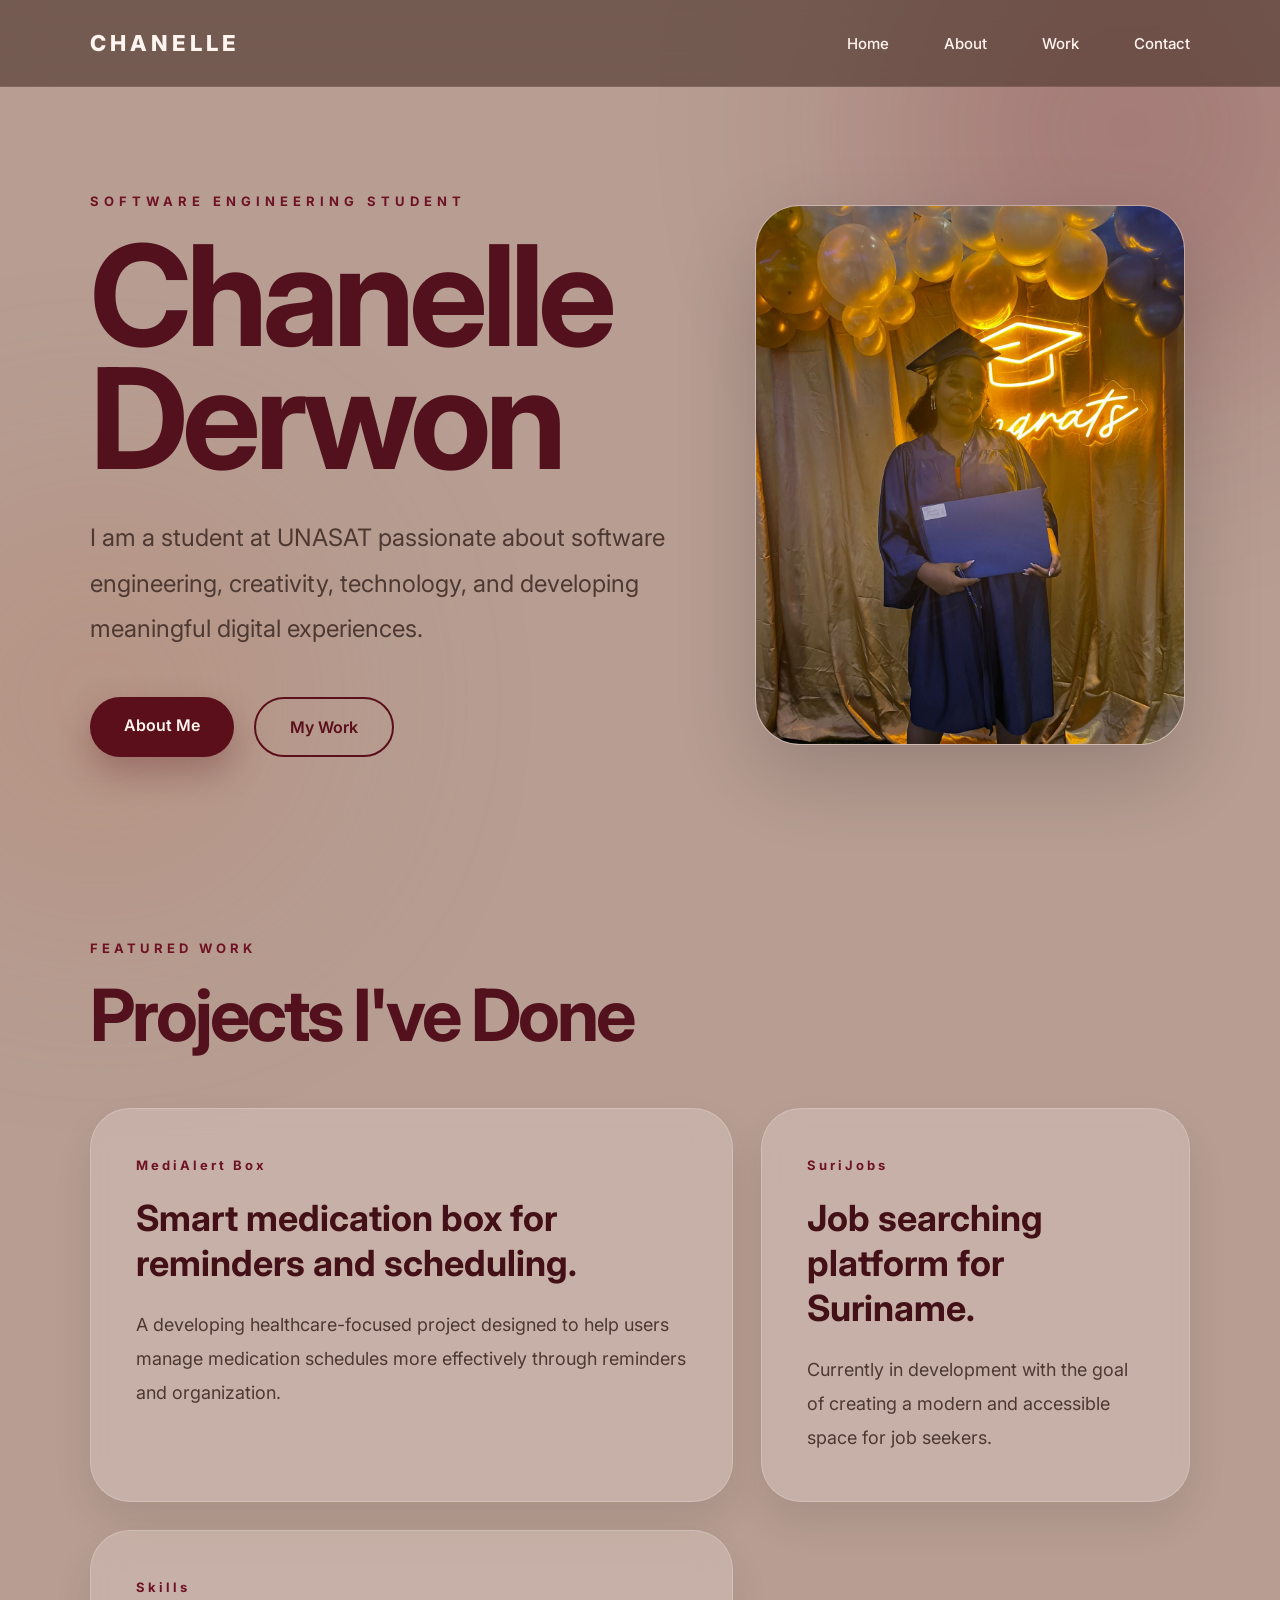
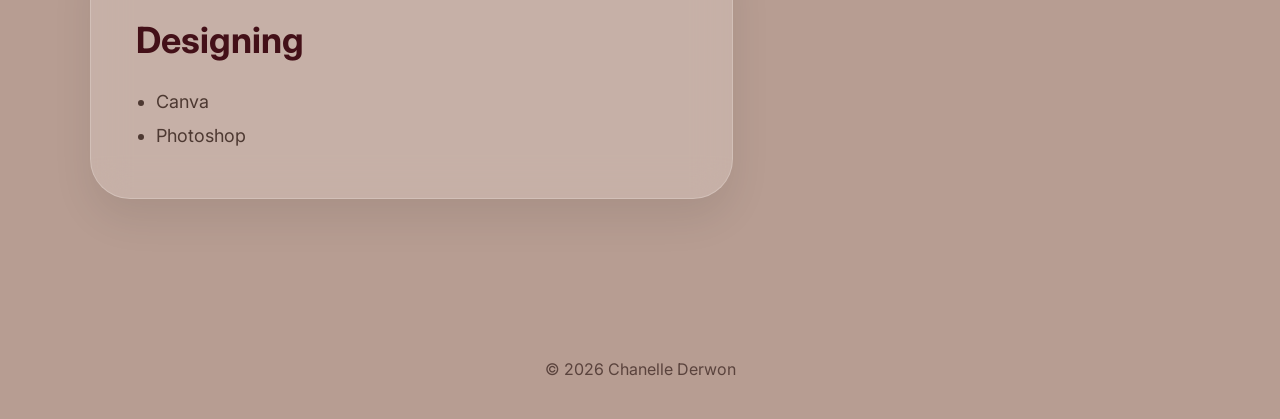
==== index.html @ 726728f3 "First portfolio upload" ====
<!DOCTYPE html>
<html lang="en">
<head>
    <meta charset="UTF-8">
    <meta name="viewport" content="width=device-width, initial-scale=1.0">
    <title>Chanelle Portfolio</title>

    <link rel="stylesheet" href="styles.css">

    <link href="https://fonts.googleapis.com/css2?family=Inter:wght@300;400;500;600;700;800&display=swap" rel="stylesheet">
</head>
<body>

    <!-- BACKGROUND BLURS -->
    <div class="blur blur1"></div>
    <div class="blur blur2"></div>

    <!-- NAVBAR -->
    <header>

        <div class="logo">
            CHANELLE
        </div>

        <nav>
            <ul>
                <li><a href="index.html">Home</a></li>
                <li><a href="about.html">About</a></li>
                <li><a href="work.html">Work</a></li>
                <li><a href="contact.html">Contact</a></li>
            </ul>
        </nav>

    </header>

    <!-- HERO SECTION -->
    <section class="hero">

        <div class="hero-left reveal">

            <p class="hero-tag">
                SOFTWARE ENGINEERING STUDENT
            </p>

            <h1>
                Chanelle <br>
                Derwon
            </h1>

            <p class="hero-text">
                I am a student at UNASAT passionate about
                software engineering, creativity, technology,
                and developing meaningful digital experiences.
            </p>

            <div class="hero-buttons">

                <a href="about.html" class="primary-btn">
                    About Me
                </a>

                <a href="work.html" class="secondary-btn">
                    My Work
                </a>

            </div>

        </div>

        <div class="hero-right reveal">

            <div class="image-card reveal">
                <img src="images/IMG-20250814-WA0032.jpg" alt="profile image">
            </div>

        </div>

    </section>

    <!-- PROJECTS SECTION -->
    <section class="projects-section" id="projects">

        <div class="section-title reveal">
            <p>FEATURED WORK</p>
            <h2>Projects I've Done</h2>
        </div>

        <div class="project-grid">

            <div class="project-card large-card reveal">

                <span>MediAlert Box</span>

                <h3>
                    Smart medication box for reminders and scheduling.
                </h3>

                <p>
                    A developing healthcare-focused project designed
                    to help users manage medication schedules more
                    effectively through reminders and organization.
                </p>

            </div>

            <div class="project-card reveal">

                <span>SuriJobs</span>

                <h3>
                    Job searching platform for Suriname.
                </h3>

                <p>
                    Currently in development with the goal of creating
                    a modern and accessible space for job seekers.
                </p>

            </div>

            <div class="project-card skills-card reveal">

                <span>Skills</span>

                <h3>
                    Designing
                </h3>

                <ul>
                    <li>Canva</li>
                    <li>Photoshop</li>
                </ul>

            </div>

        </div>

    </section>

    <!-- FOOTER -->
    <footer>
        <p>
            © 2026 Chanelle Derwon
        </p>
    </footer>
<script src="script.js"></script>
</body>
</html>
---- styles.css ----
*{
    margin:0;
    padding:0;
    box-sizing:border-box;
}

html{
    scroll-behavior:smooth;
}

body{
    font-family:'Inter', sans-serif;
    background:#b79d92;
    color:#2f1f1b;
    overflow-x:hidden;
    position:relative;
}

/* ANIMATED BACKGROUND */
.animated-bg{
    position:fixed;
    inset:0;
    overflow:hidden;
    z-index:-5;
}

.gradient-sphere{
    position:absolute;
    border-radius:50%;
    filter:blur(120px);
    opacity:0.55;
    animation:float 16s ease-in-out infinite;
}

.sphere1{
    width:520px;
    height:520px;

    background:#6b1024;

    top:-120px;
    left:-100px;

    animation-delay:0s;
}

.sphere2{
    width:460px;
    height:460px;

    background:#8f3a52;

    right:-100px;
    top:240px;

    animation-delay:4s;
}

.sphere3{
    width:420px;
    height:420px;

    background:#9d6b59;

    bottom:-120px;
    left:35%;

    animation-delay:8s;
}

@keyframes float{

    0%{
        transform:translate(0px,0px) scale(1);
    }

    25%{
        transform:translate(40px,-50px) scale(1.08);
    }

    50%{
        transform:translate(-30px,40px) scale(0.95);
    }

    75%{
        transform:translate(30px,20px) scale(1.05);
    }

    100%{
        transform:translate(0px,0px) scale(1);
    }
}

/* BLURS */
.blur{
    position:fixed;
    border-radius:50%;
    filter:blur(120px);
    z-index:-1;
}

.blur1{
    width:500px;
    height:500px;

    background:#6e1224;

    top:-120px;
    right:-100px;

    opacity:0.25;
}

.blur2{
    width:400px;
    height:400px;

    background:#b48369;

    bottom:0;
    left:-100px;

    opacity:0.35;
}

/* NAVBAR */
header{
    width:100%;

    display:flex;
    justify-content:space-between;
    align-items:center;

    padding:30px 90px;

    position:fixed;
    top:0;

    z-index:1000;

    backdrop-filter:blur(22px);
    background:rgba(81,56,47,0.65);

    border-bottom:1px solid rgba(255,255,255,0.08);
}

.logo{
    color:#fff4ef;
    font-size:22px;
    font-weight:800;
    letter-spacing:4px;
}

nav ul{
    display:flex;
    gap:55px;
    list-style:none;
}

nav a{
    text-decoration:none;
    color:#fff4ef;

    font-size:15px;
    font-weight:500;

    transition:0.3s ease;
}

nav a:hover{
    opacity:0.7;
}

/* HERO */
/* HERO */
.hero{
    position:relative;

    min-height:100vh;

    display:flex;
    justify-content:space-between;
    align-items:center;

    padding:150px 90px 100px;

    position:relative;
}

.hero-left{
    width:55%;
}

.hero-tag{
    color:#6e1224;

    letter-spacing:5px;
    font-size:13px;
    font-weight:700;

    margin-bottom:25px;
}

.hero-left h1{
    font-size:140px;
    line-height:0.88;

    color:#52111d;

    margin-bottom:35px;

    letter-spacing:-6px;
}

.hero-text{
    max-width:680px;

    font-size:24px;
    line-height:1.9;

    color:#4d3932;

    margin-bottom:45px;
}

/* BUTTONS */
.hero-buttons{
    display:flex;
    gap:20px;
}

.hero-buttons a{
    text-decoration:none;

    padding:18px 34px;

    border-radius:100px;

    font-weight:600;

    transition:0.35s ease;
}

.primary-btn{
    background:#5b0f1a;
    color:#fff4ef;

    box-shadow:0 15px 35px rgba(91,15,26,0.3);
}

.primary-btn:hover{
    transform:translateY(-5px);
    background:#77172a;
}

.secondary-btn{
    border:2px solid #5b0f1a;
    color:#5b0f1a;
}

.secondary-btn:hover{
    background:#5b0f1a;
    color:#fff4ef;
}

/* IMAGE */
.hero-right{
    width:40%;

    display:flex;
    justify-content:center;
}

.image-card{
    width:430px;
    height:540px;

    border-radius:45px;

    overflow:hidden;

    background:rgba(255,245,240,0.16);

    backdrop-filter:blur(20px);

    border:1px solid rgba(255,255,255,0.18);

    box-shadow:0 30px 80px rgba(0,0,0,0.18);

    transform:rotate(0deg);

    transition:0.4s ease;
}

.image-card:hover{
    transform:rotate(0deg) translateY(-8px);
}

.image-card img{
    width:100%;
    height:100%;

    object-fit:cover;
}

/* PROJECTS */
.projects-section{
    padding:40px 90px 120px;
}

.section-title{
    margin-bottom:50px;
}

.section-title p{
    color:#6e1224;

    font-size:13px;
    font-weight:700;

    letter-spacing:4px;

    margin-bottom:15px;
}

.section-title h2{
    font-size:72px;
    color:#52111d;

    letter-spacing:-3px;
}

/* GRID */
.project-grid{
    display:grid;
    grid-template-columns:1.5fr 1fr;
    gap:28px;
}

.project-card{
    background:rgba(255,245,240,0.22);

    backdrop-filter:blur(18px);

    border:1px solid rgba(255,255,255,0.2);

    padding:45px;

    border-radius:40px;

    box-shadow:0 20px 40px rgba(0,0,0,0.08);

    transition:0.35s ease;
}

.project-card:hover{
    transform:translateY(-8px);
}

.large-card{
    min-height:330px;
}

.skills-card{
    grid-column:1;
}

.project-card span{
    color:#6e1224;

    letter-spacing:3px;
    font-size:13px;
    font-weight:700;
}

.project-card h3{
    margin-top:22px;
    margin-bottom:22px;

    font-size:36px;
    line-height:1.25;

    color:#431018;
}

.project-card p,
.project-card li{
    font-size:18px;
    line-height:1.9;

    color:#4d3932;
}

.skills-card ul{
    margin-top:20px;
    margin-left:20px;
}

/* FOOTER */
footer{
    padding:40px;

    text-align:center;

    color:#5a433d;
}

/* RESPONSIVE */
@media(max-width:1150px){

    header{
        padding:25px;
        flex-direction:column;
        gap:20px;
    }

    nav ul{
        gap:25px;
    }

    .hero{
        flex-direction:column;
        text-align:center;

        padding:170px 25px 70px;
    }

    .hero-left,
    .hero-right{
        width:100%;
    }

    .hero-left h1{
        font-size:78px;
    }

    .hero-text{
        font-size:20px;
        max-width:100%;
    }

    .hero-buttons{
        justify-content:center;
        flex-wrap:wrap;
    }

    .image-card{
        width:320px;
        height:420px;
    }

    .projects-section{
        padding:20px 25px 80px;
    }

    .section-title h2{
        font-size:48px;
    }

    .project-grid{
        grid-template-columns:1fr;
    }

    .skills-card{
        grid-column:auto;
    }

    .project-card{
        padding:35px;
    }

    .project-card h3{
        font-size:28px;
    }
}
/* SCROLL APPEAR EFFECT */
.reveal{
    opacity:0;
    transform:translateY(70px);

    transition:all 1s ease;
}

.reveal.active{
    opacity:1;
    transform:translateY(0);
}
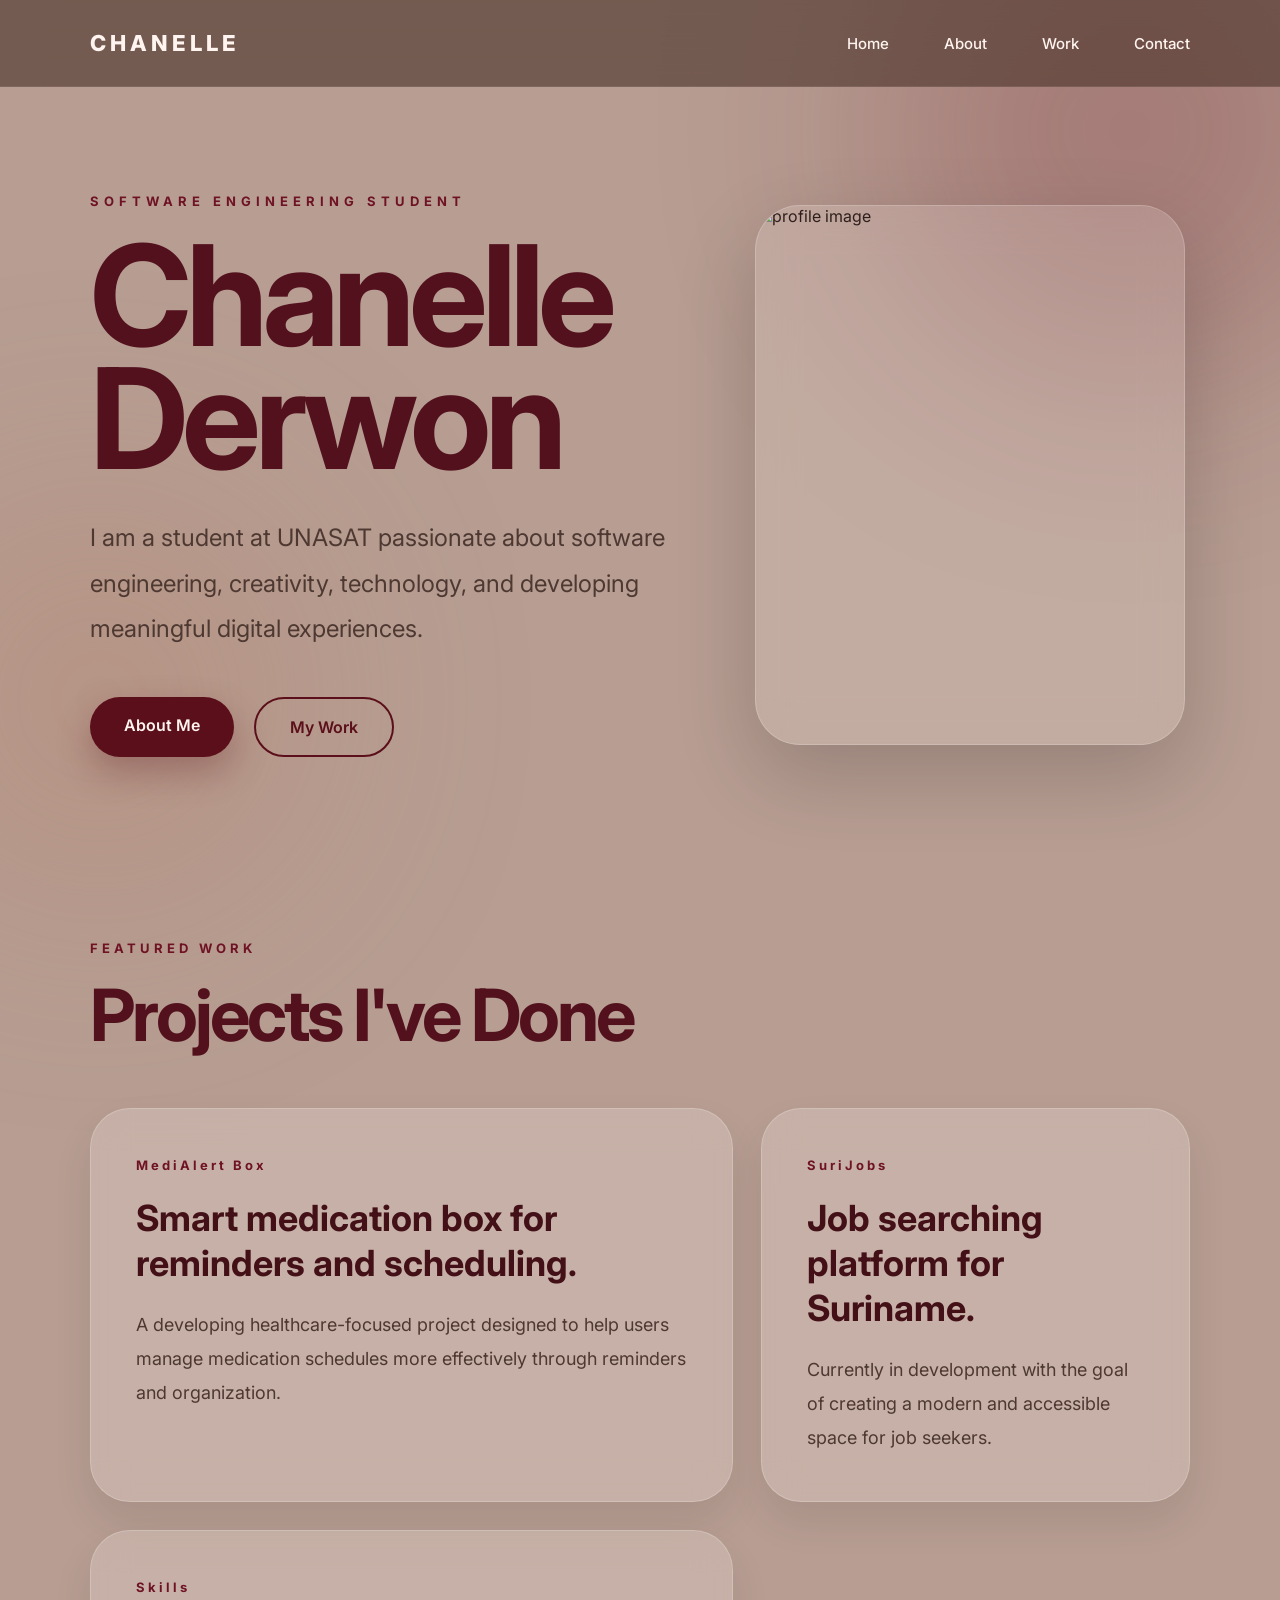
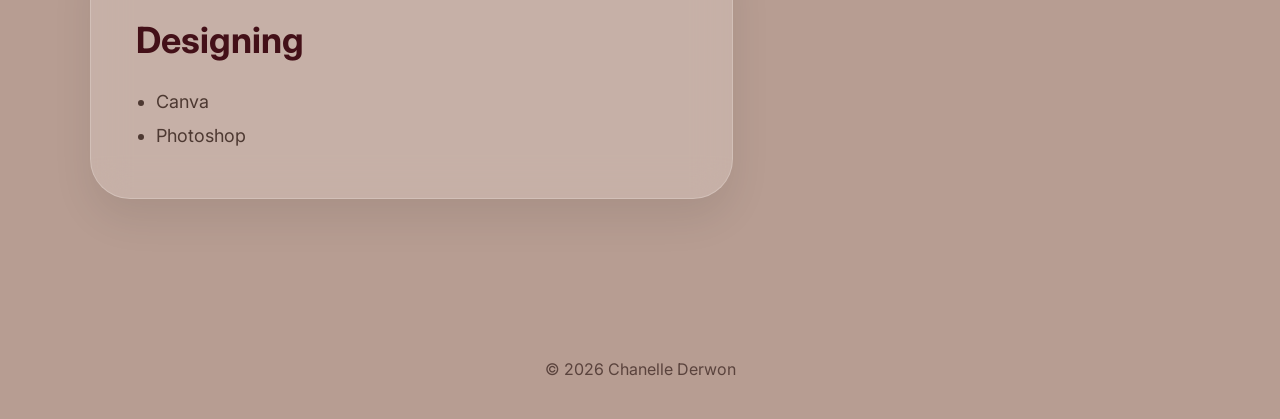
==== commit 0156d6f0: "Removed unnecessary files" ====
--- a/index.html
+++ b/index.html
@@ -5,7 +5,7 @@
     <meta name="viewport" content="width=device-width, initial-scale=1.0">
     <title>Chanelle Portfolio</title>
 
-    <link rel="stylesheet" href="styles.css">
+    <link rel="stylesheet" href="css/main.css">
 
     <link href="https://fonts.googleapis.com/css2?family=Inter:wght@300;400;500;600;700;800&display=swap" rel="stylesheet">
 </head>
@@ -70,7 +70,7 @@
         <div class="hero-right reveal">
 
             <div class="image-card reveal">
-                <img src="images/IMG-20250814-WA0032.jpg" alt="profile image">
+                <img src="img/img-20250814-wa0032.jpg" alt="profile image">
             </div>
 
         </div>
--- a/css/main.css
+++ b/css/main.css
@@ -0,0 +1,487 @@
+*{
+    margin:0;
+    padding:0;
+    box-sizing:border-box;
+}
+
+html{
+    scroll-behavior:smooth;
+}
+
+body{
+    font-family:'Inter', sans-serif;
+    background:#b79d92;
+    color:#2f1f1b;
+    overflow-x:hidden;
+    position:relative;
+}
+
+/* ANIMATED BACKGROUND */
+.animated-bg{
+    position:fixed;
+    inset:0;
+    overflow:hidden;
+    z-index:-5;
+}
+
+.gradient-sphere{
+    position:absolute;
+    border-radius:50%;
+    filter:blur(120px);
+    opacity:0.55;
+    animation:float 16s ease-in-out infinite;
+}
+
+.sphere1{
+    width:520px;
+    height:520px;
+
+    background:#6b1024;
+
+    top:-120px;
+    left:-100px;
+
+    animation-delay:0s;
+}
+
+.sphere2{
+    width:460px;
+    height:460px;
+
+    background:#8f3a52;
+
+    right:-100px;
+    top:240px;
+
+    animation-delay:4s;
+}
+
+.sphere3{
+    width:420px;
+    height:420px;
+
+    background:#9d6b59;
+
+    bottom:-120px;
+    left:35%;
+
+    animation-delay:8s;
+}
+
+@keyframes float{
+
+    0%{
+        transform:translate(0px,0px) scale(1);
+    }
+
+    25%{
+        transform:translate(40px,-50px) scale(1.08);
+    }
+
+    50%{
+        transform:translate(-30px,40px) scale(0.95);
+    }
+
+    75%{
+        transform:translate(30px,20px) scale(1.05);
+    }
+
+    100%{
+        transform:translate(0px,0px) scale(1);
+    }
+}
+
+/* BLURS */
+.blur{
+    position:fixed;
+    border-radius:50%;
+    filter:blur(120px);
+    z-index:-1;
+}
+
+.blur1{
+    width:500px;
+    height:500px;
+
+    background:#6e1224;
+
+    top:-120px;
+    right:-100px;
+
+    opacity:0.25;
+}
+
+.blur2{
+    width:400px;
+    height:400px;
+
+    background:#b48369;
+
+    bottom:0;
+    left:-100px;
+
+    opacity:0.35;
+}
+
+/* NAVBAR */
+header{
+    width:100%;
+
+    display:flex;
+    justify-content:space-between;
+    align-items:center;
+
+    padding:30px 90px;
+
+    position:fixed;
+    top:0;
+
+    z-index:1000;
+
+    backdrop-filter:blur(22px);
+    background:rgba(81,56,47,0.65);
+
+    border-bottom:1px solid rgba(255,255,255,0.08);
+}
+
+.logo{
+    color:#fff4ef;
+    font-size:22px;
+    font-weight:800;
+    letter-spacing:4px;
+}
+
+nav ul{
+    display:flex;
+    gap:55px;
+    list-style:none;
+}
+
+nav a{
+    text-decoration:none;
+    color:#fff4ef;
+
+    font-size:15px;
+    font-weight:500;
+
+    transition:0.3s ease;
+}
+
+nav a:hover{
+    opacity:0.7;
+}
+
+/* HERO */
+/* HERO */
+.hero{
+    position:relative;
+
+    min-height:100vh;
+
+    display:flex;
+    justify-content:space-between;
+    align-items:center;
+
+    padding:150px 90px 100px;
+
+    position:relative;
+}
+
+.hero-left{
+    width:55%;
+}
+
+.hero-tag{
+    color:#6e1224;
+
+    letter-spacing:5px;
+    font-size:13px;
+    font-weight:700;
+
+    margin-bottom:25px;
+}
+
+.hero-left h1{
+    font-size:140px;
+    line-height:0.88;
+
+    color:#52111d;
+
+    margin-bottom:35px;
+
+    letter-spacing:-6px;
+}
+
+.hero-text{
+    max-width:680px;
+
+    font-size:24px;
+    line-height:1.9;
+
+    color:#4d3932;
+
+    margin-bottom:45px;
+}
+
+/* BUTTONS */
+.hero-buttons{
+    display:flex;
+    gap:20px;
+}
+
+.hero-buttons a{
+    text-decoration:none;
+
+    padding:18px 34px;
+
+    border-radius:100px;
+
+    font-weight:600;
+
+    transition:0.35s ease;
+}
+
+.primary-btn{
+    background:#5b0f1a;
+    color:#fff4ef;
+
+    box-shadow:0 15px 35px rgba(91,15,26,0.3);
+}
+
+.primary-btn:hover{
+    transform:translateY(-5px);
+    background:#77172a;
+}
+
+.secondary-btn{
+    border:2px solid #5b0f1a;
+    color:#5b0f1a;
+}
+
+.secondary-btn:hover{
+    background:#5b0f1a;
+    color:#fff4ef;
+}
+
+/* IMAGE */
+.hero-right{
+    width:40%;
+
+    display:flex;
+    justify-content:center;
+}
+
+.image-card{
+    width:430px;
+    height:540px;
+
+    border-radius:45px;
+
+    overflow:hidden;
+
+    background:rgba(255,245,240,0.16);
+
+    backdrop-filter:blur(20px);
+
+    border:1px solid rgba(255,255,255,0.18);
+
+    box-shadow:0 30px 80px rgba(0,0,0,0.18);
+
+    transform:rotate(0deg);
+
+    transition:0.4s ease;
+}
+
+.image-card:hover{
+    transform:rotate(0deg) translateY(-8px);
+}
+
+.image-card img{
+    width:100%;
+    height:100%;
+
+    object-fit:cover;
+}
+
+/* PROJECTS */
+.projects-section{
+    padding:40px 90px 120px;
+}
+
+.section-title{
+    margin-bottom:50px;
+}
+
+.section-title p{
+    color:#6e1224;
+
+    font-size:13px;
+    font-weight:700;
+
+    letter-spacing:4px;
+
+    margin-bottom:15px;
+}
+
+.section-title h2{
+    font-size:72px;
+    color:#52111d;
+
+    letter-spacing:-3px;
+}
+
+/* GRID */
+.project-grid{
+    display:grid;
+    grid-template-columns:1.5fr 1fr;
+    gap:28px;
+}
+
+.project-card{
+    background:rgba(255,245,240,0.22);
+
+    backdrop-filter:blur(18px);
+
+    border:1px solid rgba(255,255,255,0.2);
+
+    padding:45px;
+
+    border-radius:40px;
+
+    box-shadow:0 20px 40px rgba(0,0,0,0.08);
+
+    transition:0.35s ease;
+}
+
+.project-card:hover{
+    transform:translateY(-8px);
+}
+
+.large-card{
+    min-height:330px;
+}
+
+.skills-card{
+    grid-column:1;
+}
+
+.project-card span{
+    color:#6e1224;
+
+    letter-spacing:3px;
+    font-size:13px;
+    font-weight:700;
+}
+
+.project-card h3{
+    margin-top:22px;
+    margin-bottom:22px;
+
+    font-size:36px;
+    line-height:1.25;
+
+    color:#431018;
+}
+
+.project-card p,
+.project-card li{
+    font-size:18px;
+    line-height:1.9;
+
+    color:#4d3932;
+}
+
+.skills-card ul{
+    margin-top:20px;
+    margin-left:20px;
+}
+
+/* FOOTER */
+footer{
+    padding:40px;
+
+    text-align:center;
+
+    color:#5a433d;
+}
+
+/* RESPONSIVE */
+@media(max-width:1150px){
+
+    header{
+        padding:25px;
+        flex-direction:column;
+        gap:20px;
+    }
+
+    nav ul{
+        gap:25px;
+    }
+
+    .hero{
+        flex-direction:column;
+        text-align:center;
+
+        padding:170px 25px 70px;
+    }
+
+    .hero-left,
+    .hero-right{
+        width:100%;
+    }
+
+    .hero-left h1{
+        font-size:78px;
+    }
+
+    .hero-text{
+        font-size:20px;
+        max-width:100%;
+    }
+
+    .hero-buttons{
+        justify-content:center;
+        flex-wrap:wrap;
+    }
+
+    .image-card{
+        width:320px;
+        height:420px;
+    }
+
+    .projects-section{
+        padding:20px 25px 80px;
+    }
+
+    .section-title h2{
+        font-size:48px;
+    }
+
+    .project-grid{
+        grid-template-columns:1fr;
+    }
+
+    .skills-card{
+        grid-column:auto;
+    }
+
+    .project-card{
+        padding:35px;
+    }
+
+    .project-card h3{
+        font-size:28px;
+    }
+}
+/* SCROLL APPEAR EFFECT */
+.reveal{
+    opacity:0;
+    transform:translateY(70px);
+
+    transition:all 1s ease;
+}
+
+.reveal.active{
+    opacity:1;
+    transform:translateY(0);
+}
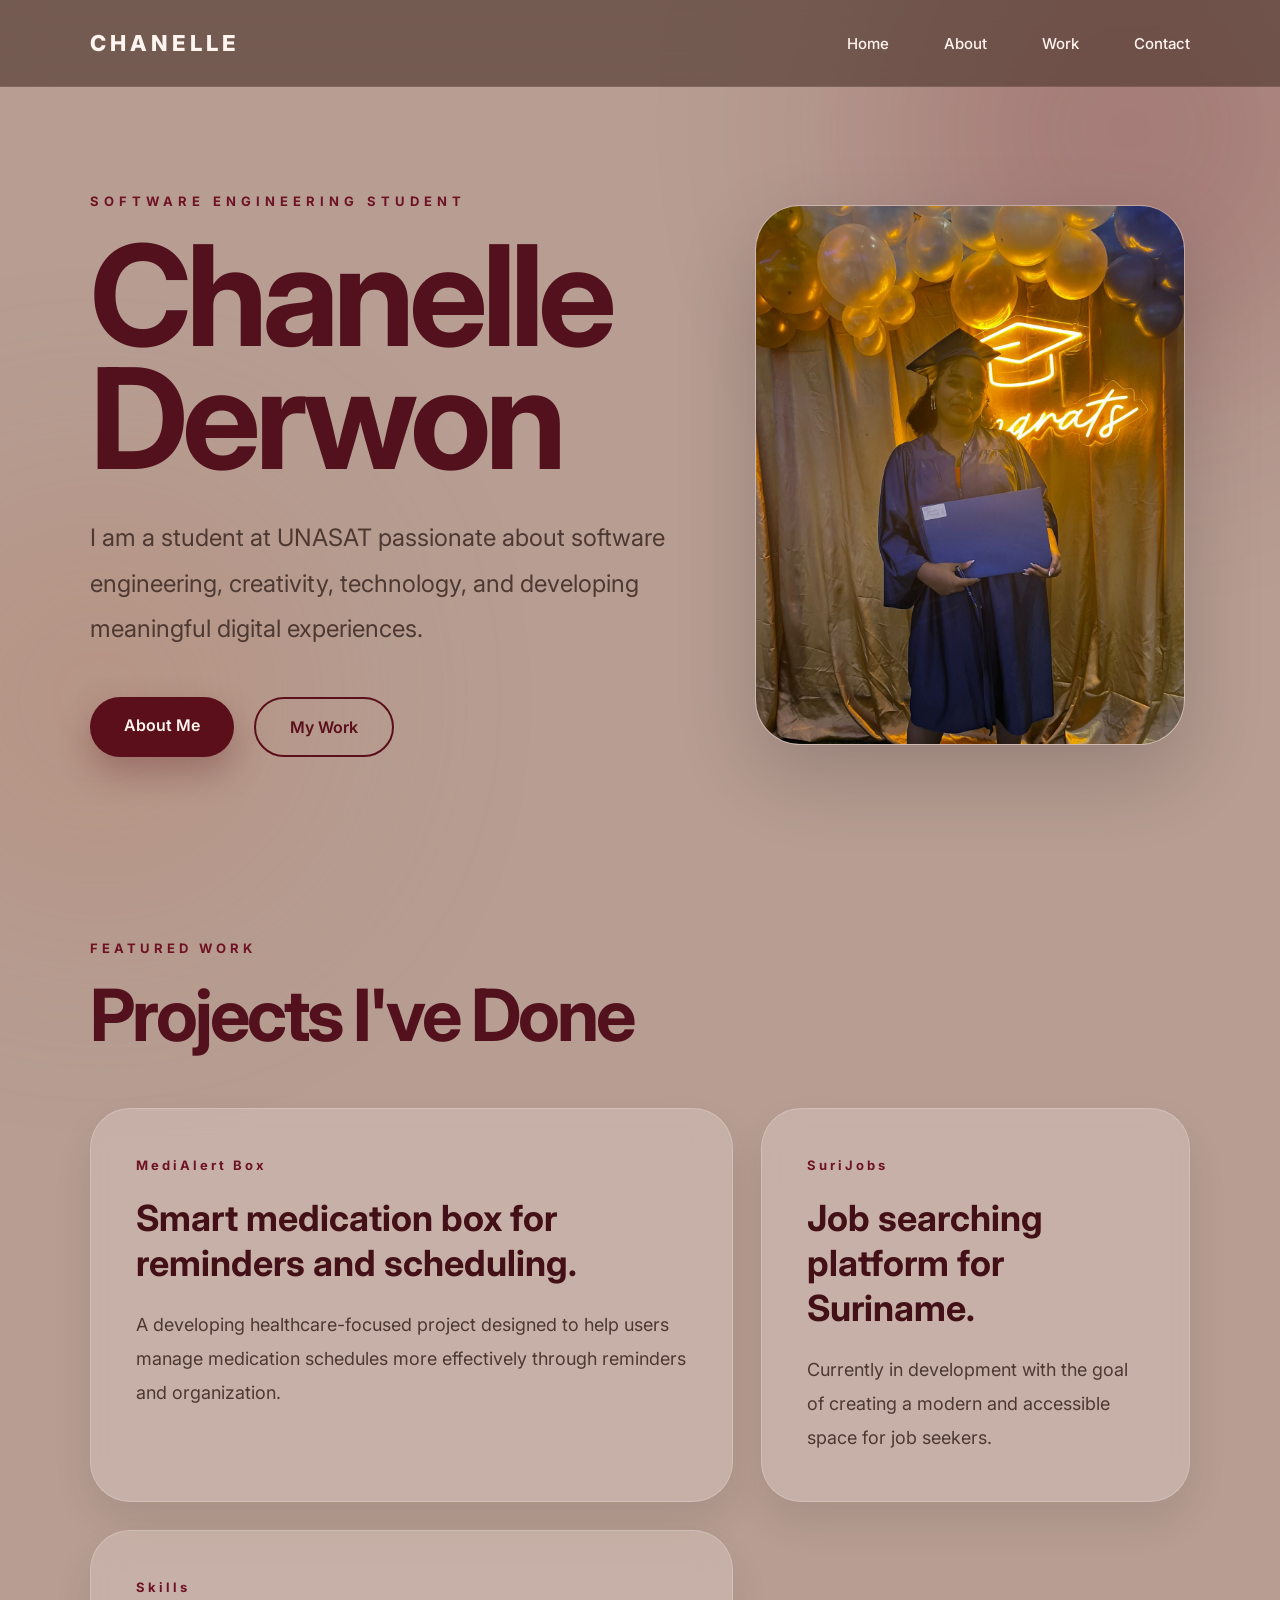
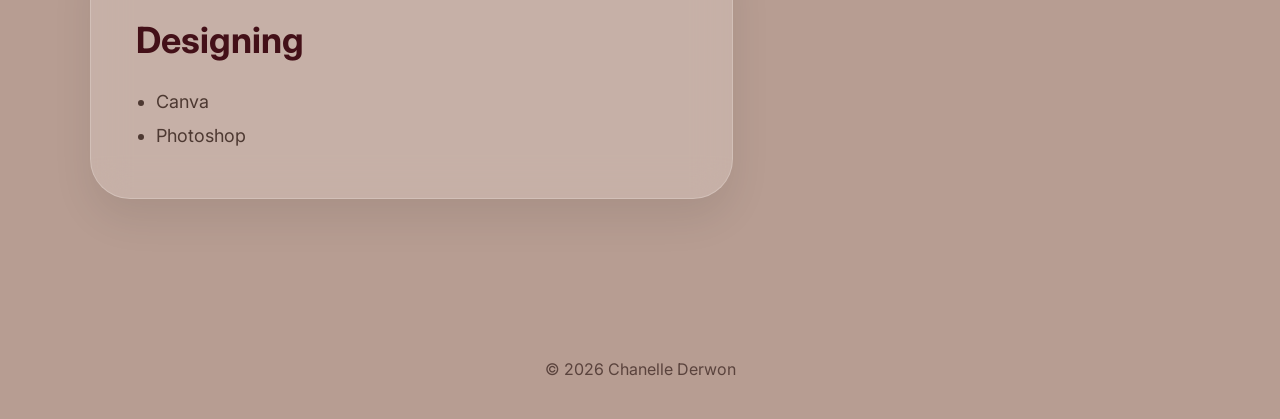
==== commit 0fadf9c0: "Final fixes" ====
--- a/index.html
+++ b/index.html
@@ -70,7 +70,7 @@
         <div class="hero-right reveal">
 
             <div class="image-card reveal">
-                <img src="img/img-20250814-wa0032.jpg" alt="profile image">
+                <img src="img/img-20250814-wa0032.jpg.jpg" alt="profile image">
             </div>
 
         </div>
